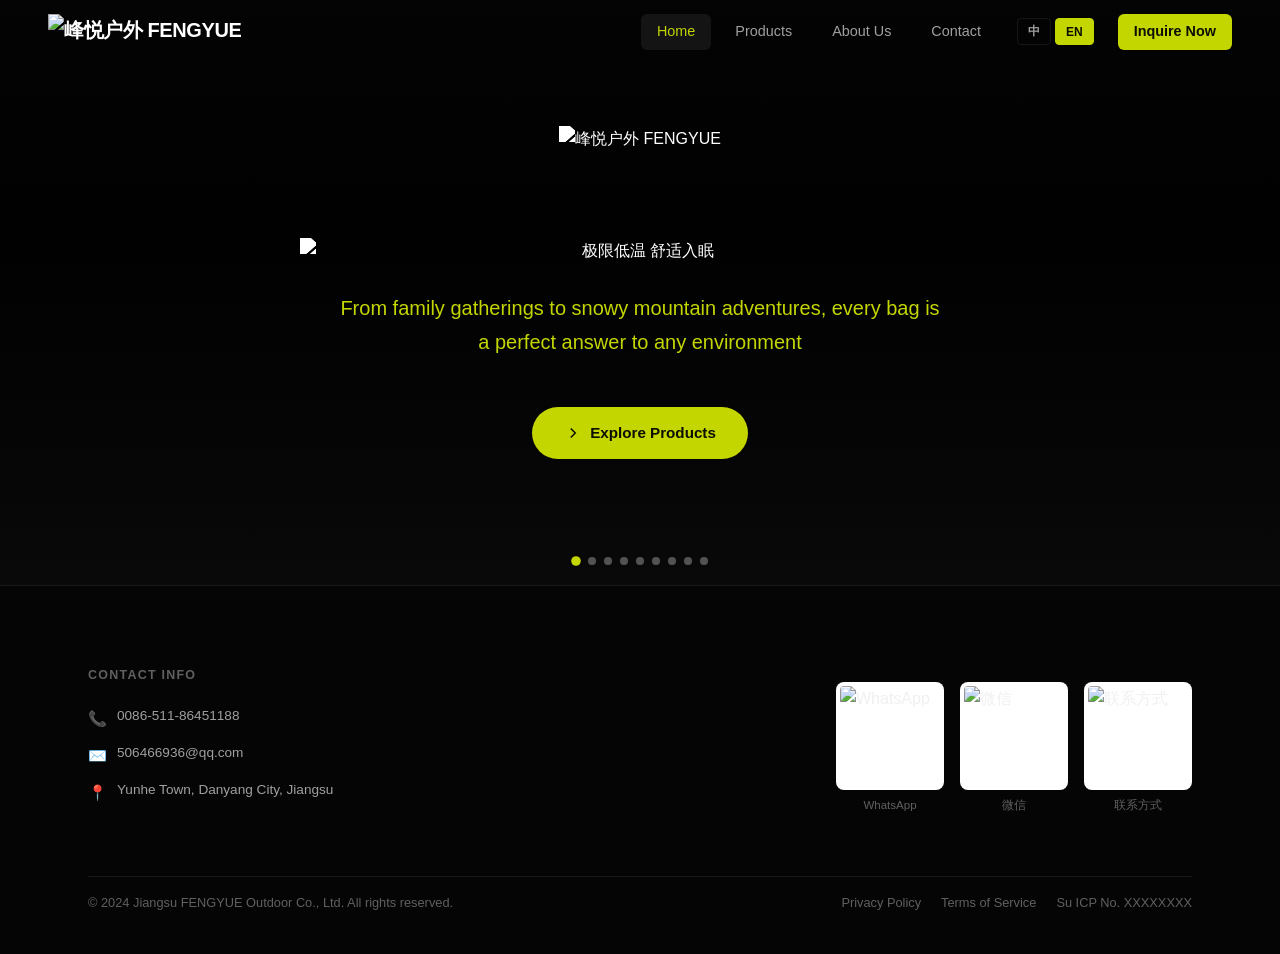
==== index.html @ eb73061a "feat: 初始化项目，提交当前所有文件" ====
<!DOCTYPE html>
<html lang="zh-CN" dir="ltr" data-title-key="page_title_index">
<head>
  <meta charset="UTF-8">
  <meta name="viewport" content="width=device-width, initial-scale=1.0">
  <title>峰悦户外 · 专业睡袋制造商</title>
  <link rel="stylesheet" href="style.css">
</head>
<body>

  <!-- ── 导航 ── -->
  <nav class="nav" id="nav">
    <a href="index.html" class="nav-logo">
      <img src="logo-small.png" alt="峰悦户外 FENGYUE" class="nav-logo-img">
    </a>
    <div class="nav-links">
      <a href="index.html" class="active" data-i18n="nav_home">首页</a>
      <a href="products.html" data-i18n="nav_products">产品中心</a>
      <a href="about.html" data-i18n="nav_about">关于我们</a>
      <a href="contact.html" data-i18n="nav_contact">联系我们</a>
      <div class="lang-switcher">
        <button class="lang-btn active" data-lang="zh" onclick="switchLang('zh')">中</button>
        <button class="lang-btn" data-lang="en" onclick="switchLang('en')">EN</button>
      </div>
      <a href="contact.html" class="nav-cta" data-i18n="nav_cta">立即咨询</a>
    </div>
    <div class="nav-toggle" id="navToggle">
      <span></span><span></span><span></span>
    </div>
  </nav>
  <div class="nav-mobile" id="navMobile">
    <a href="index.html" class="active" data-i18n="nav_home">首页</a>
    <a href="products.html" data-i18n="nav_products">产品中心</a>
    <a href="about.html" data-i18n="nav_about">关于我们</a>
    <a href="contact.html" data-i18n="nav_contact">联系我们</a>
    <div class="lang-switcher lang-switcher-mobile">
      <button class="lang-btn active" data-lang="zh" onclick="switchLang('zh')">中</button>
      <button class="lang-btn" data-lang="en" onclick="switchLang('en')">EN</button>
    </div>
  </div>

  <!-- ── 英雄区 ── -->
  <section class="hero">
    <div class="hero-slides" id="heroSlides">
      <div class="hero-slide active" style="background-image: url('slides/slide-01.png')"></div>
      <div class="hero-slide" style="background-image: url('slides/slide-02.png')"></div>
      <div class="hero-slide" style="background-image: url('slides/slide-03.png')"></div>
      <div class="hero-slide" style="background-image: url('slides/slide-04.png')"></div>
      <div class="hero-slide" style="background-image: url('slides/slide-05.png')"></div>
      <div class="hero-slide" style="background-image: url('slides/slide-06.png')"></div>
      <div class="hero-slide" style="background-image: url('slides/slide-07.png')"></div>
      <div class="hero-slide" style="background-image: url('slides/slide-08.png')"></div>
      <div class="hero-slide" style="background-image: url('slides/slide-09.png')"></div>
    </div>
    <div class="hero-overlay"></div>
    <div class="hero-content fade-in">
      <div class="hero-eyebrow">
        <img src="logo-small.png" alt="峰悦户外 FENGYUE" class="hero-logo-img">
      </div>
      <img src="slogan.png" alt="极限低温 舒适入眠" class="hero-slogan-img">
      <p class="hero-subtitle text-center hero-subtitle-green" data-i18n="hero_subtitle">
        从家庭聚会到雪山冒险，每一款睡袋都是对环境的完美诠释
      </p>
      <div class="hero-actions">
        <a href="products.html" class="btn btn-primary">
          <svg viewBox="0 0 24 24" fill="none" stroke="currentColor" stroke-width="2"><path d="M9 18l6-6-6-6"/></svg>
          <span data-i18n="hero_btn_explore">探索产品</span>
        </a>
      </div>
    </div>
    <div class="hero-dots" id="heroDots"></div>
  </section>

  <!-- ── 页脚 ── -->
  <footer class="footer">
    <div class="container">
      <!-- 页脚网格：联系方式 | 二维码 -->
      <div class="footer-grid">
        <div class="footer-col">
          <h4 data-i18n="footer_contact_h">联系方式</h4>
          <div class="footer-contact-item">
            <span class="ico">📞</span>
            <span>0086-511-86451188</span>
          </div>
          <div class="footer-contact-item">
            <span class="ico">✉️</span>
            <span>506466936@qq.com</span>
          </div>
          <div class="footer-contact-item">
            <span class="ico">📍</span>
            <span data-i18n="footer_address">江苏省丹阳市运河镇</span>
          </div>
        </div>
        <div class="footer-brand">
          <div class="footer-qr">
            <div class="footer-qr-item">
              <img src="contacts/whatsapp.png" alt="WhatsApp">
              <span>WhatsApp</span>
            </div>
            <div class="footer-qr-item">
              <img src="contacts/wechat.png" alt="微信">
              <span>微信</span>
            </div>
            <div class="footer-qr-item">
              <img src="contacts/contact.png" alt="联系方式">
              <span>联系方式</span>
            </div>
          </div>
        </div>
      </div>
      <!-- 全宽底栏：版权 + 隐私政策 -->
      <div class="footer-bottom">
        <p class="footer-copy" data-i18n="footer_copy">© 2024 江苏峰悦户外用品有限公司 版权所有</p>
        <div class="footer-legal">
          <a href="#" data-i18n="footer_privacy">隐私政策</a>
          <a href="#" data-i18n="footer_terms">服务条款</a>
          <a href="#" data-i18n="footer_icp">苏ICP备XXXXXXXX号</a>
        </div>
      </div>
    </div>
  </footer>

  <script src="i18n.js"></script>
  <script src="main.js"></script>
</body>
</html>
---- style.css ----
/* ============================================================
   峰悦户外 · 全站样式  —  小米汽车风格重构版
   ============================================================ */

/* ── 设计规范变量 ── */
:root {
  --primary:     #C3D600;   /* 荧光黄绿 · 品牌主色 */
  --primary-d:   #9AAA00;
  --primary-l:   #D9EA4D;
  --primary-glow:rgba(195,214,0,.35);
  --primary-on:  #0D0F00;   /* 主色背景上的文字 */

  --bg:          #0A0A0A;   /* 页面背景 · 极深黑 */
  --bg-card:     #111111;   /* 卡片背景 */
  --bg-card2:    #181818;   /* 卡片背景备用 */
  --bg-glass:    rgba(255,255,255,.04);   /* 毛玻璃底色 */
  --border:      rgba(255,255,255,.08);
  --border-hl:   rgba(195,214,0,.3);

  --text:        #F0F0F0;
  --text2:       #A0A0A0;
  --text3:       #606060;
  --white:       #FFFFFF;

  --nav-h:       64px;
  --radius:      12px;
  --radius-lg:   20px;
  --transition:  .35s cubic-bezier(.4,0,.2,1);
}

/* ── Reset ── */
*, *::before, *::after { box-sizing: border-box; margin: 0; padding: 0; }
html { scroll-behavior: smooth; font-size: 16px; }
body {
  font-family: -apple-system, 'PingFang SC', 'Helvetica Neue', Arial, sans-serif;
  background: var(--bg);
  color: var(--text);
  line-height: 1.6;
  overflow-x: hidden;
}
a { text-decoration: none; color: inherit; }
img { display: block; max-width: 100%; }
ul, ol { list-style: none; }

/* ── 滚动条 ── */
::-webkit-scrollbar { width: 4px; }
::-webkit-scrollbar-track { background: transparent; }
::-webkit-scrollbar-thumb { background: var(--primary); border-radius: 2px; }

/* ============================================================
   导航
   ============================================================ */
.nav {
  position: fixed;
  top: 0; left: 0; right: 0;
  z-index: 1000;
  height: var(--nav-h);
  display: flex;
  align-items: center;
  padding: 0 48px;
  transition: background var(--transition), box-shadow var(--transition), backdrop-filter var(--transition);
}
.nav.scrolled {
  background: rgba(10,10,10,.85);
  backdrop-filter: blur(20px) saturate(180%);
  -webkit-backdrop-filter: blur(20px) saturate(180%);
  box-shadow: 0 1px 0 var(--border);
}
.nav-logo {
  font-size: 1.25rem;
  font-weight: 700;
  letter-spacing: -.02em;
  color: var(--white);
  display: flex;
  align-items: center;
  gap: 10px;
}
.nav-logo span.accent { color: var(--primary); }
.nav-logo-img {
  height: 36px;
  width: auto;
  display: block;
  object-fit: contain;
}
.nav-logo .logo-mark {
  width: 34px; height: 34px;
  background: var(--primary);
  border-radius: 6px;
  display: flex; align-items: center; justify-content: center;
  font-size: .85rem;
  font-weight: 800;
  color: var(--primary-on);
  letter-spacing: 0;
  flex-shrink: 0;
}
/* 英雄区 eyebrow logo */
.hero-logo-img {
  height: 80px;
  width: auto;
  object-fit: contain;
  display: block;
  filter: brightness(0) invert(1);
}
/* 页脚 logo 图片 */
.footer-logo-img {
  height: 40px;
  width: auto;
  display: block;
  object-fit: contain;
  margin-bottom: 4px;
}
.nav-links {
  display: flex;
  align-items: center;
  gap: 8px;
  margin-left: auto;
}
.nav-links a {
  padding: 6px 16px;
  font-size: .9rem;
  color: var(--text2);
  border-radius: 6px;
  transition: color var(--transition), background var(--transition);
}
.nav-links a:hover, .nav-links a.active {
  color: var(--white);
  background: rgba(255,255,255,.07);
}
.nav-links a.active { color: var(--primary); }
.nav-cta {
  margin-left: 16px;
  padding: 8px 22px;
  background: var(--primary);
  color: var(--primary-on) !important;
  border-radius: 999px;
  font-weight: 600;
  font-size: .875rem;
  transition: background var(--transition), transform var(--transition), box-shadow var(--transition) !important;
}
.nav-cta:hover {
  background: var(--primary-l) !important;
  transform: translateY(-1px);
  box-shadow: 0 4px 20px var(--primary-glow) !important;
}

/* ── 语言切换 ── */
.lang-switcher {
  display: flex;
  gap: 4px;
  margin-left: 12px;
}
.lang-btn {
  padding: 4px 10px;
  border: 1px solid var(--border);
  background: transparent;
  color: var(--text2);
  font-size: .75rem;
  font-weight: 600;
  border-radius: 4px;
  cursor: pointer;
  transition: all var(--transition);
}
.lang-btn:hover {
  border-color: var(--primary);
  color: var(--primary);
}
.lang-btn.active {
  background: var(--primary);
  border-color: var(--primary);
  color: var(--primary-on);
}
.lang-switcher-mobile {
  margin: 12px 16px 0;
}

/* ── 汉堡 ── */
.nav-toggle {
  display: none;
  flex-direction: column;
  gap: 5px;
  cursor: pointer;
  margin-left: auto;
  padding: 4px;
}
.nav-toggle span {
  display: block;
  width: 24px; height: 2px;
  background: var(--text);
  border-radius: 2px;
  transition: var(--transition);
}
.nav-toggle.open span:nth-child(1) { transform: translateY(7px) rotate(45deg); }
.nav-toggle.open span:nth-child(2) { opacity: 0; }
.nav-toggle.open span:nth-child(3) { transform: translateY(-7px) rotate(-45deg); }

/* ── 移动端菜单 ── */
.nav-mobile {
  display: none;
  position: fixed;
  top: var(--nav-h); left: 0; right: 0;
  background: rgba(10,10,10,.95);
  backdrop-filter: blur(20px);
  -webkit-backdrop-filter: blur(20px);
  border-bottom: 1px solid var(--border);
  padding: 16px 24px 24px;
  z-index: 999;
}
.nav-mobile.open { display: block; }
.nav-mobile a {
  display: block;
  padding: 14px 16px;
  font-size: 1rem;
  color: var(--text2);
  border-radius: 8px;
  transition: var(--transition);
}
.nav-mobile a:hover, .nav-mobile a.active {
  color: var(--primary);
  background: rgba(195,214,0,.07);
}

/* ============================================================
   通用区块
   ============================================================ */
.section { padding: 120px 0; }
.section-sm { padding: 80px 0; }
.container { max-width: 1200px; margin: 0 auto; padding: 0 48px; }
.container-wide { max-width: 1400px; margin: 0 auto; padding: 0 48px; }

.section-label {
  display: inline-flex;
  align-items: center;
  gap: 8px;
  font-size: .75rem;
  font-weight: 600;
  letter-spacing: .12em;
  text-transform: uppercase;
  color: var(--primary);
  margin-bottom: 16px;
}
.section-label::before {
  content: '';
  display: block;
  width: 20px; height: 2px;
  background: var(--primary);
  border-radius: 1px;
}
.section-title {
  font-size: clamp(2rem, 4vw, 3.5rem);
  font-weight: 700;
  letter-spacing: -.03em;
  line-height: 1.15;
  color: var(--white);
}
.section-title .hl { color: var(--primary); }
.section-desc {
  font-size: 1.05rem;
  color: var(--text2);
  line-height: 1.8;
  max-width: 560px;
}
.text-center { text-align: center; }
.text-center .section-desc { margin: 0 auto; }
.text-center .section-label { margin-left: auto; margin-right: auto; }

/* ── 分隔线 ── */
.divider {
  width: 100%;
  height: 1px;
  background: linear-gradient(90deg, transparent, var(--border), transparent);
}

/* ============================================================
   按钮
   ============================================================ */
.btn {
  display: inline-flex;
  align-items: center;
  gap: 8px;
  padding: 14px 32px;
  border-radius: 999px;
  font-size: .95rem;
  font-weight: 600;
  cursor: pointer;
  transition: var(--transition);
  border: none;
  text-align: center;
  white-space: nowrap;
}
.btn-primary {
  background: var(--primary);
  color: var(--primary-on);
}
/* ── 探索产品按钮悬停呼吸动画 ── */
@keyframes btn-flash {
  0%, 100% {
    box-shadow: 0 8px 24px rgba(195,214,0,.15), 0 0 0 0 rgba(195,214,0,0);
    transform: translateY(-2px);
  }
  30%, 70% {
    box-shadow: 0 8px 48px rgba(195,214,0,.5), 0 0 32px 8px rgba(195,214,0,.2);
    transform: translateY(-4px) scale(1.02);
  }
}

.hero .btn-primary {
  animation: btn-flash 2.4s cubic-bezier(0.4, 0, 0.6, 1) infinite;
}

.hero .btn-primary:hover {
  animation: btn-flash 2.4s cubic-bezier(0.4, 0, 0.6, 1) infinite;
  animation-play-state: paused;
  box-shadow: 0 8px 40px rgba(195,214,0,.45), 0 0 24px 8px rgba(195,214,0,.25);
  transform: translateY(-2px);
}

.btn-primary:hover {
  background: var(--primary-l);
  transform: translateY(-2px);
  box-shadow: 0 8px 32px var(--primary-glow);
}
.btn-outline {
  background: transparent;
  color: var(--white);
  border: 1px solid rgba(255,255,255,.25);
}
.btn-outline:hover {
  background: rgba(255,255,255,.07);
  border-color: rgba(255,255,255,.5);
  transform: translateY(-2px);
}
.btn-ghost {
  background: transparent;
  color: var(--text2);
  padding: 10px 20px;
  font-size: .875rem;
}
.btn-ghost:hover { color: var(--white); }
.btn svg { width: 18px; height: 18px; flex-shrink: 0; }

/* ============================================================
   英雄区 · 首页
   ============================================================ */
.hero {
  min-height: calc(85vh - 180px);
  display: flex;
  align-items: center;
  justify-content: center;
  position: relative;
  overflow: hidden;
  background: #000;
}

/* 轮播 */
.hero-slides {
  position: absolute;
  top:0; left:0; right:0; bottom:0;
  z-index: 0;
}
.hero-slide {
  position: absolute;
  top:0; left:0; right:0; bottom:0;
  background-size: cover;
  background-position: center;
  background-repeat: no-repeat;
  opacity: 0;
  transition: opacity 1.5s ease-in-out;
}
.hero-slide.active {
  opacity: 1;
}
.hero-overlay {
  position: absolute;
  top:0; left:0; right:0; bottom:0;
  z-index: 1;
  background:
    linear-gradient(to bottom,
      rgba(10,10,10,.35) 0%,
      rgba(10,10,10,.1)  40%,
      rgba(10,10,10,.55) 80%,
      rgba(10,10,10,.95) 100%);
}
.hero-dots {
  position: absolute;
  bottom: 20px;
  left: 50%;
  transform: translateX(-50%);
  z-index: 10;
  display: flex;
  gap: 8px;
}
.hero-dot {
  width: 8px;
  height: 8px;
  border-radius: 50%;
  background: rgba(255,255,255,.3);
  cursor: pointer;
  transition: all .3s;
}
.hero-dot.active {
  background: var(--primary);
  transform: scale(1.2);
}

.hero-content {
  position: relative;
  z-index: 5;
  text-align: center;
  max-width: 900px;
  padding: 0 24px;
}
.hero-eyebrow {
  display: inline-flex;
  align-items: center;
  background: transparent;
  border: none;
  padding: 0;
  margin-bottom: 32px;
}
.hero-eyebrow span.dot {
  width: 6px; height: 6px;
  background: var(--primary);
  border-radius: 50%;
  animation: pulse 2s infinite;
}
@keyframes pulse {
  0%,100% { opacity: 1; transform: scale(1); }
  50%      { opacity: .5; transform: scale(.7); }
}
.hero-title {
  font-size: clamp(3rem, 8vw, 7rem);
  font-weight: 800;
  letter-spacing: -.04em;
  line-height: 1.05;
  color: var(--white);
  margin-bottom: 24px;
}
.hero-title .line2 {
  display: block;
  background: linear-gradient(135deg, var(--primary), var(--primary-l));
  -webkit-background-clip: text;
  -webkit-text-fill-color: transparent;
  background-clip: text;
}
/* slogan 图片替换标题 */
.hero-slogan-img {
  display: block;
  width: min(680px, 90vw);
  height: auto;
  margin: 0 auto 28px;
  filter: brightness(0) invert(1);
}
.hero-subtitle {
  font-size: clamp(1rem, 2vw, 1.25rem);
  color: var(--text2);
  line-height: 1.7;
  max-width: 600px;
  margin: 0 auto 48px;
}
.hero-subtitle-green { color: var(--primary); }
.hero-actions {
  display: flex;
  align-items: center;
  justify-content: center;
  gap: 16px;
  flex-wrap: wrap;
}

/* ── 统计数字横幅 ── */
.hero-stats {
  position: absolute;
  bottom: 0; left: 0; right: 0;
  border-top: 1px solid var(--border);
  background: rgba(10,10,10,.7);
  backdrop-filter: blur(12px);
  -webkit-backdrop-filter: blur(12px);
  display: grid;
  grid-template-columns: repeat(4, 1fr);
  z-index: 3;
}
.hero-stat {
  padding: 28px;
  text-align: center;
  border-right: 1px solid var(--border);
  transition: background var(--transition);
}
.hero-stat:last-child { border-right: none; }
.hero-stat:hover { background: rgba(195,214,0,.04); }
.hero-stat .num {
  font-size: 2.25rem;
  font-weight: 800;
  letter-spacing: -.04em;
  color: var(--white);
  line-height: 1;
}
.hero-stat .num .unit {
  font-size: 1.1rem;
  font-weight: 600;
  color: var(--primary);
  vertical-align: super;
}
.hero-stat .label {
  font-size: .8rem;
  color: var(--text3);
  margin-top: 6px;
  letter-spacing: .04em;
}

/* ============================================================
   优势特性区
   ============================================================ */
.features-grid {
  display: grid;
  grid-template-columns: repeat(4, 1fr);
  gap: 1px;
  background: var(--border);
  border: 1px solid var(--border);
  border-radius: var(--radius-lg);
  overflow: hidden;
  margin-top: 64px;
}
.feature-item {
  background: var(--bg-card);
  padding: 40px 32px;
  transition: background var(--transition);
  position: relative;
  overflow: hidden;
}
.feature-item::after {
  content: '';
  position: absolute;
  bottom: 0; left: 0; right: 0;
  height: 3px;
  background: linear-gradient(90deg, var(--primary), var(--primary-l));
  transform: scaleX(0);
  transform-origin: left;
  transition: transform .4s cubic-bezier(.4,0,.2,1);
}
.feature-item:hover { background: var(--bg-card2); }
.feature-item:hover::after { transform: scaleX(1); }
.feature-icon {
  width: 48px; height: 48px;
  background: rgba(195,214,0,.12);
  border-radius: 12px;
  display: flex; align-items: center; justify-content: center;
  margin-bottom: 24px;
  font-size: 1.4rem;
  transition: var(--transition);
}
.feature-item:hover .feature-icon {
  background: rgba(195,214,0,.2);
  box-shadow: 0 0 20px var(--primary-glow);
}
.feature-title {
  font-size: 1.05rem;
  font-weight: 700;
  color: var(--white);
  margin-bottom: 10px;
}
.feature-desc {
  font-size: .875rem;
  color: var(--text2);
  line-height: 1.7;
}

/* ============================================================
   产品展示区（首页预览）
   ============================================================ */
.products-preview-grid {
  display: grid;
  grid-template-columns: repeat(3, 1fr);
  gap: 20px;
  margin-top: 64px;
}
.product-card-preview {
  background: var(--bg-card);
  border-radius: var(--radius-lg);
  overflow: hidden;
  border: 1px solid var(--border);
  transition: transform var(--transition), border-color var(--transition), box-shadow var(--transition);
  cursor: pointer;
}
.product-card-preview:hover {
  transform: translateY(-6px);
  border-color: var(--border-hl);
  box-shadow: 0 20px 60px rgba(0,0,0,.5), 0 0 0 1px var(--border-hl);
}
.product-card-img {
  aspect-ratio: 4/3;
  display: flex;
  align-items: center;
  justify-content: center;
  font-size: 4rem;
  position: relative;
  overflow: hidden;
}
.product-card-img::after {
  content: '';
  position: absolute;
  top:0; left:0; right:0; bottom:0;
  background: linear-gradient(to bottom, transparent 50%, rgba(0,0,0,.6));
}
.product-card-body {
  padding: 24px;
}
.product-tag {
  display: inline-block;
  padding: 3px 10px;
  background: rgba(195,214,0,.12);
  border: 1px solid rgba(195,214,0,.25);
  color: var(--primary);
  font-size: .72rem;
  font-weight: 600;
  letter-spacing: .06em;
  text-transform: uppercase;
  border-radius: 4px;
  margin-bottom: 10px;
}
.product-card-name {
  font-size: 1.1rem;
  font-weight: 700;
  color: var(--white);
  margin-bottom: 6px;
}
.product-card-desc {
  font-size: .85rem;
  color: var(--text2);
  margin-bottom: 16px;
  line-height: 1.6;
}
.product-card-foot {
  display: flex;
  align-items: center;
  justify-content: space-between;
  padding-top: 16px;
  border-top: 1px solid var(--border);
}
.product-price {
  font-size: .85rem;
  color: var(--text2);
}
.product-price strong {
  font-size: 1.15rem;
  font-weight: 700;
  color: var(--primary);
  margin-right: 2px;
}
.product-link {
  font-size: .8rem;
  color: var(--primary);
  display: flex;
  align-items: center;
  gap: 4px;
  transition: gap var(--transition);
}
.product-link:hover { gap: 8px; }

/* ============================================================
   数字统计横幅
   ============================================================ */
.stats-band {
  background: var(--bg-card);
  border-top: 1px solid var(--border);
  border-bottom: 1px solid var(--border);
}
.stats-inner {
  display: grid;
  grid-template-columns: repeat(4, 1fr);
  gap: 0;
}
.stat-item {
  padding: 60px 40px;
  text-align: center;
  border-right: 1px solid var(--border);
  position: relative;
  overflow: hidden;
}
.stat-item::before {
  content: '';
  position: absolute;
  top: 0; left: 0; right: 0;
  height: 3px;
  background: linear-gradient(90deg, transparent, var(--primary), transparent);
  opacity: 0;
  transition: opacity .4s;
}
.stat-item:hover::before { opacity: 1; }
.stat-item:last-child { border-right: none; }
.stat-num {
  font-size: 3.5rem;
  font-weight: 800;
  letter-spacing: -.05em;
  color: var(--white);
  line-height: 1;
  margin-bottom: 12px;
}
.stat-num .suf {
  font-size: 1.8rem;
  color: var(--primary);
  font-weight: 700;
}
.stat-label {
  font-size: .9rem;
  color: var(--text2);
}

/* ============================================================
   评价区
   ============================================================ */
.reviews-grid {
  display: grid;
  grid-template-columns: repeat(3, 1fr);
  gap: 20px;
  margin-top: 64px;
}
.review-card {
  background: var(--bg-card);
  border: 1px solid var(--border);
  border-radius: var(--radius-lg);
  padding: 32px;
  transition: border-color var(--transition), transform var(--transition);
}
.review-card:hover {
  border-color: var(--border-hl);
  transform: translateY(-4px);
}
.review-stars {
  display: flex;
  gap: 3px;
  margin-bottom: 16px;
  color: var(--primary);
  font-size: 1rem;
}
.review-text {
  font-size: .9rem;
  color: var(--text2);
  line-height: 1.8;
  margin-bottom: 20px;
}
.review-author {
  display: flex;
  align-items: center;
  gap: 12px;
}
.review-avatar {
  width: 40px; height: 40px;
  border-radius: 50%;
  background: linear-gradient(135deg, var(--primary), var(--primary-d));
  display: flex; align-items: center; justify-content: center;
  font-weight: 700;
  font-size: .95rem;
  color: var(--primary-on);
  flex-shrink: 0;
}
.review-name { font-size: .9rem; font-weight: 600; color: var(--white); }
.review-meta { font-size: .78rem; color: var(--text3); }

/* ============================================================
   CTA 区
   ============================================================ */
.cta-section {
  background: linear-gradient(135deg, #0D0F00 0%, #161A00 50%, #0A0A0A 100%);
  border-top: 1px solid var(--border-hl);
  border-bottom: 1px solid var(--border);
  position: relative;
  overflow: hidden;
}
.cta-section::before {
  content: '';
  position: absolute;
  top: -50%; left: 50%;
  transform: translateX(-50%);
  width: 800px; height: 400px;
  background: radial-gradient(ellipse, rgba(195,214,0,.12) 0%, transparent 70%);
}
.cta-inner {
  position: relative;
  z-index: 2;
  display: flex;
  align-items: center;
  justify-content: space-between;
  gap: 40px;
  flex-wrap: wrap;
}
.cta-title {
  font-size: clamp(1.8rem, 3.5vw, 2.8rem);
  font-weight: 800;
  letter-spacing: -.03em;
  line-height: 1.2;
  color: var(--white);
}
.cta-title .hl { color: var(--primary); }
.cta-desc { font-size: .95rem; color: var(--text2); margin-top: 12px; max-width: 400px; }
.cta-actions { display: flex; gap: 12px; flex-wrap: wrap; }

/* ============================================================
   页脚
   ============================================================ */
.footer {
  background: #050505;
  border-top: 1px solid var(--border);
  padding: 80px 0 40px;
}
/* ── 页脚网格：第1列（Logo+二维码）永不压缩 ── */
.footer-grid {
  display: grid;
  grid-template-columns: minmax(380px, auto) 1fr;
  gap: 40px;
  margin-bottom: 60px;
}
/* 英文状态：页脚居中 */
[lang="en"] .footer-grid {
  margin: 0 auto 60px;
  max-width: 1200px;
}
/* 二维码图片永远正方形 */
.footer-qr-item img {
  width: 108px;
  height: 108px;
  border-radius: 8px;
  object-fit: cover;
  background: #fff;
  padding: 4px;
  aspect-ratio: 1 / 1;
  flex-shrink: 0;
}
.footer-brand .brand-logo {
  display: flex;
  align-items: center;
  gap: 10px;
  font-size: 1.15rem;
  font-weight: 700;
  color: var(--white);
  margin-bottom: 16px;
}
.footer-brand .brand-logo .logo-mark {
  width: 30px; height: 30px;
  background: var(--primary);
  border-radius: 5px;
  display: flex; align-items: center; justify-content: center;
  font-size: .78rem;
  font-weight: 800;
  color: var(--primary-on);
}
.footer-brand .brand-logo span.accent { color: var(--primary); }
.footer-brand {
  display: flex;
  flex-direction: column;
  align-items: flex-end;
  gap: 20px;
}
.footer-tagline {
  font-size: .875rem;
  color: var(--text3);
  line-height: 1.7;
  margin-bottom: 24px;
}
.footer-qr {
  display: flex;
  gap: 16px;
  margin-top: 16px;
}
.footer-qr-item {
  display: flex;
  flex-direction: column;
  align-items: center;
  gap: 6px;
}
.footer-qr-item span {
  font-size: .72rem;
  color: var(--text3);
  white-space: nowrap;
}
.footer-social { display: flex; gap: 12px; }
.social-icon {
  width: 36px; height: 36px;
  background: var(--bg-glass);
  border: 1px solid var(--border);
  border-radius: 8px;
  display: flex; align-items: center; justify-content: center;
  font-size: .9rem;
  transition: var(--transition);
}
.social-icon:hover {
  background: rgba(195,214,0,.1);
  border-color: var(--border-hl);
}
.footer-col h4 {
  font-size: .78rem;
  font-weight: 600;
  letter-spacing: .1em;
  text-transform: uppercase;
  color: var(--text3);
  margin-bottom: 20px;
}
.footer-col ul { display: flex; flex-direction: column; gap: 10px; }
.footer-col ul li a {
  font-size: .875rem;
  color: var(--text2);
  transition: color var(--transition);
}
.footer-col ul li a:hover { color: var(--primary); }

/* ── 页脚产品系列：4列Grid表格布局（竖排：先列后行）── */
.footer-series-wrap {
  display: grid;
  grid-template-columns: repeat(4, 1fr);
  grid-template-rows: repeat(4, auto);
  grid-auto-flow: column;
  gap: 8px 24px;
}
.footer-series-wrap a {
  font-size: .82rem;
  color: var(--text2);
  transition: color var(--transition);
  white-space: nowrap;
  line-height: 1.8;
}
.footer-series-wrap a:hover { color: var(--primary); }
.footer-contact-item {
  display: flex;
  align-items: flex-start;
  gap: 10px;
  margin-bottom: 12px;
}
.footer-contact-item .ico { font-size: .95rem; margin-top: 2px; flex-shrink: 0; }
.footer-contact-item span { font-size: .85rem; color: var(--text2); line-height: 1.5; }
.footer-copy { font-size: .8rem; color: var(--text3); }
.footer-legal { display: flex; gap: 20px; }
.footer-bottom {
  border-top: 1px solid var(--border);
  padding-top: 16px;
  display: flex;
  justify-content: space-between;
  align-items: center;
  flex-wrap: wrap;
  gap: 12px;
}
.footer-copy { font-size: .8rem; color: var(--text3); }
.footer-legal a { font-size: .8rem; color: var(--text3); transition: color var(--transition); }
.footer-legal a:hover { color: var(--text2); }

/* ============================================================
   关于页 · 英雄区
   ============================================================ */
.page-hero {
  min-height: 55vh;
  display: flex;
  align-items: flex-end;
  padding-bottom: 80px;
  position: relative;
  overflow: hidden;
  background: #000;
}

/* ── 产品页背景图切换核心样式 ──

   方案：双层叠加
   - ::before = 始终可见，承载当前背景图（包含渐变遮罩）
   - ::after  = 淡入层，切换时 opacity 从 0→1（0.8s 缓动）
   
   切换流程（由 JS 控制）：
   1. 添加 hero-fading-out 类 → 旧 ::before 渐隐
   2. 650ms 后移除旧类、添加新类 → 新 ::before 渐显
*/

.page-hero::before {
  content: '';
  position: absolute;
  top:0; left:0; right:0; bottom:0;
  z-index: 0;
  background: #000;
  transition: opacity .6s ease;
}

/* ── 默认状态：无背景图，只有网格纹理 ── */
.page-hero:not(.has-bg):not([class*="hero-bg-"])::before {
  background-image:
    linear-gradient(rgba(195,214,0,.03) 1px, transparent 1px),
    linear-gradient(90deg, rgba(195,214,0,.03) 1px, transparent 1px),
    radial-gradient(circle at 80% 80%, rgba(195,214,0,.06) 0%, transparent 50%);
  background-size: 50px 50px, 50px 50px, 100% 100%;
}

/* ── 全部产品背景 ── */
.page-hero.has-bg::before {
  background: url('slides/slide-hero-all.jpg') center center / cover no-repeat;
}

/* ── 各系列背景 ── */
.page-hero.hero-bg-envelope::before   { background: url('series-imgs/信封.png') center center / cover no-repeat; }
.page-hero.hero-bg-hood::before       { background: url('series-imgs/戴帽.png') center center / cover no-repeat; }
.page-hero.hero-bg-mummy::before      { background: url('series-imgs/妈咪.png') center center / cover no-repeat; }
.page-hero.hero-bg-lightweight::before { background: url('series-imgs/轻盈.png') center center / cover no-repeat; }
.page-hero.hero-bg-military::before   { background: url('series-imgs/行军.png') center center / cover no-repeat; }
.page-hero.hero-bg-twoperson::before  { background: url('series-imgs/双人.png') center center / cover no-repeat; }
.page-hero.hero-bg-down::before       { background: url('series-imgs/羽绒.png') center center / cover no-repeat; }
.page-hero.hero-bg-kids::before       { background: url('series-imgs/儿童.png') center center / cover no-repeat; }
.page-hero.hero-bg-special::before    { background: url('series-imgs/特殊.png') center center / cover no-repeat; }

/* ── 渐变遮罩层（::after）始终在最上层 ── */
.page-hero::after {
  content: '';
  position: absolute;
  top:0; left:0; right:0; bottom:0;
  z-index: 1;
  background: linear-gradient(to bottom,
    rgba(0,0,0,.35) 0%,
    rgba(0,0,0,.1)  40%,
    rgba(0,0,0,.55) 80%,
    rgba(0,0,0,.85) 100%);
  pointer-events: none;
}

/* ── 切换时旧图渐隐 ── */
.page-hero.hero-fading-out::before {
  opacity: 0;
}

/* ── 内容层 ── */
.page-hero-content {
  position: relative;
  z-index: 2;
  padding-top: calc(var(--nav-h) + 60px);
}
.page-hero-eyebrow {
  font-size: .75rem;
  font-weight: 600;
  letter-spacing: .14em;
  text-transform: uppercase;
  color: var(--primary);
  margin-bottom: 16px;
  display: flex;
  align-items: center;
  gap: 10px;
}
.page-hero-eyebrow::before {
  content: '';
  display: block;
  width: 32px; height: 2px;
  background: var(--primary);
  border-radius: 1px;
}
.page-hero-title {
  font-size: clamp(2.5rem, 6vw, 5rem);
  font-weight: 800;
  letter-spacing: -.04em;
  line-height: 1.1;
  color: var(--white);
  margin-bottom: 24px;
}
/* "都是极致对生活的致敬" 绿色细体 */
.page-hero-title .hl { 
  color: var(--primary); 
  font-weight: 300; 
}
.page-hero-desc {
  font-size: 1.1rem;
  color: var(--text2);
  max-width: 100%;
  line-height: 1.75;
}

/* ============================================================
   关于页 · 时间轴
   ============================================================ */
.timeline {
  position: relative;
  margin-top: 80px;
}
.timeline::before {
  content: '';
  position: absolute;
  left: 50%;
  top: 0; bottom: 0;
  width: 1px;
  background: linear-gradient(180deg, transparent, var(--border) 10%, var(--border) 90%, transparent);
  transform: translateX(-50%);
}
.timeline-item {
  display: grid;
  grid-template-columns: 1fr 60px 1fr;
  align-items: start;
  margin-bottom: 60px;
  position: relative;
}
.timeline-item:nth-child(odd) .timeline-content { grid-column: 1; text-align: right; padding-right: 48px; }
.timeline-item:nth-child(odd) .timeline-dot    { grid-column: 2; }
.timeline-item:nth-child(even) .timeline-content { grid-column: 3; padding-left: 48px; }
.timeline-item:nth-child(even) .timeline-dot   { grid-column: 2; }
.timeline-dot {
  grid-row: 1;
  display: flex;
  align-items: center;
  justify-content: center;
}
.timeline-dot::before {
  content: '';
  width: 12px; height: 12px;
  background: var(--primary);
  border-radius: 50%;
  box-shadow: 0 0 0 4px rgba(195,214,0,.2);
}
.timeline-content { grid-row: 1; }
.timeline-year {
  font-size: .8rem;
  font-weight: 700;
  letter-spacing: .1em;
  color: var(--primary);
  margin-bottom: 8px;
}
.timeline-title {
  font-size: 1.15rem;
  font-weight: 700;
  color: var(--white);
  margin-bottom: 12px;
}
.timeline-desc {
  font-size: .9rem;
  color: var(--text2);
  line-height: 1.7;
}

/* ── 资质认证卡片 ── */
.certs-grid {
  display: grid;
  grid-template-columns: repeat(3, 1fr);
  gap: 20px;
  margin-top: 60px;
}
.cert-card {
  background: var(--bg-card);
  border: 1px solid var(--border);
  border-radius: var(--radius-lg);
  padding: 32px;
  transition: border-color var(--transition), transform var(--transition);
}
.cert-card:hover {
  border-color: var(--border-hl);
  transform: translateY(-4px);
}
.cert-icon {
  width: 56px; height: 56px;
  background: rgba(195,214,0,.1);
  border-radius: 12px;
  display: flex; align-items: center; justify-content: center;
  font-size: 1.5rem;
  margin-bottom: 20px;
}
.cert-title {
  font-size: 1rem;
  font-weight: 700;
  color: var(--white);
  margin-bottom: 10px;
}
.cert-desc {
  font-size: .85rem;
  color: var(--text2);
  line-height: 1.7;
}

/* ── 关于页 CTA ── */
.about-cta {
  background: linear-gradient(135deg, #0D0F00 0%, #161A00 50%, #0A0A0A 100%);
  border-radius: var(--radius-lg);
  border: 1px solid var(--border-hl);
  padding: 80px 60px;
  display: flex;
  align-items: center;
  justify-content: space-between;
  gap: 40px;
  margin-top: 80px;
}
.about-cta-title {
  font-size: clamp(1.8rem, 3vw, 2.5rem);
  font-weight: 800;
  letter-spacing: -.03em;
  color: var(--white);
  margin-bottom: 12px;
}
.about-cta-title .hl { color: var(--primary); }
.about-cta-desc {
  font-size: 1rem;
  color: var(--text2);
  max-width: 500px;
}

/* ============================================================
   产品页 · 产品网格
   ============================================================ */
.filter-bar {
  display: flex;
  flex-wrap: wrap;
  gap: 8px;
  margin-bottom: 48px;
}
.filter-btn {
  padding: 8px 20px;
  border: 1px solid var(--border);
  background: transparent;
  color: var(--text2);
  font-size: .85rem;
  font-weight: 500;
  border-radius: 999px;
  cursor: pointer;
  transition: all var(--transition);
}
.filter-btn:hover {
  border-color: var(--primary);
  color: var(--primary);
}
.filter-btn.active {
  background: var(--primary);
  border-color: var(--primary);
  color: var(--primary-on);
}

.products-grid {
  display: grid;
  grid-template-columns: repeat(4, 1fr);
  gap: 24px;
}

.product-card {
  background: var(--bg-card);
  border: 1px solid var(--border);
  border-radius: var(--radius-lg);
  overflow: hidden;
  transition: transform var(--transition), border-color var(--transition), box-shadow var(--transition), opacity .5s ease;
}
.product-card:hover {
  transform: translateY(-6px);
  border-color: var(--border-hl);
  box-shadow: 0 20px 60px rgba(0,0,0,.4), 0 0 0 1px var(--border-hl);
}
.product-card[style*="display: none"] {
  opacity: 0;
  transform: scale(.95);
}
.product-card.visible {
  opacity: 1;
  transform: scale(1);
}
.product-img {
  aspect-ratio: 4/3;
  display: flex;
  align-items: center;
  justify-content: center;
  font-size: 3rem;
}
.product-body { padding: 24px; }
.product-series {
  font-size: .72rem;
  font-weight: 600;
  letter-spacing: .08em;
  text-transform: uppercase;
  color: var(--primary);
  margin-bottom: 8px;
}
.product-name {
  font-size: 1rem;
  font-weight: 700;
  color: var(--white);
  margin-bottom: 8px;
}
.product-desc-text {
  font-size: .82rem;
  color: var(--text2);
  line-height: 1.6;
  margin-bottom: 16px;
}
.product-specs {
  display: flex;
  gap: 12px;
  padding: 12px 0;
  border-top: 1px solid var(--border);
  border-bottom: 1px solid var(--border);
  margin-bottom: 16px;
}
.product-spec-item {
  font-size: .72rem;
  color: var(--text3);
  display: flex;
  flex-direction: column;
  gap: 2px;
}
.product-spec-item strong {
  font-size: .9rem;
  font-weight: 700;
  color: var(--text);
}
.product-foot {
  display: flex;
  align-items: center;
  justify-content: space-between;
}
.product-price {
  font-size: .8rem;
  color: var(--text2);
}
.product-price strong {
  font-size: 1.1rem;
  font-weight: 700;
  color: var(--primary);
  margin-right: 2px;
}
.product-link {
  font-size: .78rem;
  color: var(--primary);
  display: flex;
  align-items: center;
  gap: 4px;
  transition: gap var(--transition);
}
.product-link:hover { gap: 8px; }

/* ── 淡入动画 ── */
.fade-in {
  opacity: 0;
  transform: translateY(20px);
  transition: opacity .6s ease, transform .6s ease;
}
.fade-in.visible {
  opacity: 1;
  transform: translateY(0);
}
.fade-in-delay-1 { transition-delay: .1s; }
.fade-in-delay-2 { transition-delay: .2s; }
.fade-in-delay-3 { transition-delay: .3s; }

/* ============================================================
   OEM/ODM 服务区
   ============================================================ */
.oem-section {
  background: var(--bg-card);
  border-top: 1px solid var(--border);
  border-bottom: 1px solid var(--border);
}
.oem-inner {
  display: grid;
  grid-template-columns: 1fr 1fr;
  gap: 60px;
  align-items: center;
}
.oem-label {
  font-size: .75rem;
  font-weight: 600;
  letter-spacing: .12em;
  text-transform: uppercase;
  color: var(--primary);
  margin-bottom: 16px;
}
.oem-title {
  font-size: clamp(1.8rem, 3vw, 2.5rem);
  font-weight: 800;
  letter-spacing: -.03em;
  line-height: 1.15;
  color: var(--white);
  margin-bottom: 20px;
}
.oem-title .hl { color: var(--primary); }
.oem-desc {
  font-size: .95rem;
  color: var(--text2);
  line-height: 1.8;
  margin-bottom: 32px;
}
.oem-features {
  display: flex;
  flex-direction: column;
  gap: 20px;
  margin-bottom: 32px;
}
.oem-feat {
  display: flex;
  align-items: flex-start;
  gap: 16px;
}
.oem-feat-icon {
  width: 44px; height: 44px;
  background: rgba(195,214,0,.1);
  border-radius: 10px;
  display: flex; align-items: center; justify-content: center;
  font-size: 1.2rem;
  flex-shrink: 0;
}
.oem-feat-text h4 {
  font-size: .95rem;
  font-weight: 700;
  color: var(--white);
  margin-bottom: 4px;
}
.oem-feat-text p {
  font-size: .82rem;
  color: var(--text2);
  line-height: 1.6;
}
.oem-visual {
  display: grid;
  grid-template-columns: 1fr 1fr;
  gap: 16px;
}
.oem-stat-card {
  background: var(--bg);
  border: 1px solid var(--border);
  border-radius: var(--radius);
  padding: 28px 24px;
  text-align: center;
  transition: border-color var(--transition);
}
.oem-stat-card:hover { border-color: var(--border-hl); }
.oem-stat-num {
  font-size: 2rem;
  font-weight: 800;
  letter-spacing: -.04em;
  color: var(--primary);
  margin-bottom: 8px;
}
.oem-stat-label {
  font-size: .78rem;
  color: var(--text3);
}

/* ============================================================
   联系页
   ============================================================ */
.contact-grid {
  display: grid;
  grid-template-columns: 1fr 1.2fr;
  gap: 60px;
  margin-top: 60px;
}
.contact-info-card {
  background: var(--bg-card);
  border: 1px solid var(--border);
  border-radius: var(--radius-lg);
  padding: 40px;
}
.contact-info-item {
  display: flex;
  align-items: flex-start;
  gap: 16px;
  padding: 20px 0;
  border-bottom: 1px solid var(--border);
}
.contact-info-item:last-child { border-bottom: none; }
.contact-info-icon {
  width: 44px; height: 44px;
  background: rgba(195,214,0,.1);
  border-radius: 10px;
  display: flex; align-items: center; justify-content: center;
  font-size: 1.2rem;
  flex-shrink: 0;
}
.contact-info-label {
  font-size: .75rem;
  font-weight: 600;
  letter-spacing: .08em;
  text-transform: uppercase;
  color: var(--text3);
  margin-bottom: 4px;
}
.contact-info-value {
  font-size: .95rem;
  color: var(--white);
  line-height: 1.5;
}
.contact-info-sub {
  font-size: .78rem;
  color: var(--text3);
  margin-top: 2px;
}

.contact-form-card {
  background: var(--bg-card);
  border: 1px solid var(--border);
  border-radius: var(--radius-lg);
  padding: 40px;
}
.contact-form-title {
  font-size: 1.25rem;
  font-weight: 700;
  color: var(--white);
  margin-bottom: 8px;
}
.contact-form-subtitle {
  font-size: .9rem;
  color: var(--text2);
  margin-bottom: 32px;
}
.form-group {
  margin-bottom: 20px;
}
.form-label {
  display: block;
  font-size: .8rem;
  font-weight: 600;
  color: var(--text2);
  margin-bottom: 8px;
}
.form-input,
.form-select,
.form-textarea {
  width: 100%;
  padding: 12px 16px;
  background: var(--bg);
  border: 1px solid var(--border);
  border-radius: 8px;
  color: var(--text);
  font-size: .9rem;
  font-family: inherit;
  transition: border-color var(--transition);
}
.form-input:focus,
.form-select:focus,
.form-textarea:focus {
  outline: none;
  border-color: var(--primary);
}
.form-textarea {
  resize: vertical;
  min-height: 120px;
}
.form-submit {
  width: 100%;
  margin-top: 8px;
}
.form-success {
  display: none;
  text-align: center;
  padding: 40px;
}
.form-success.show { display: block; }
.form-success-icon {
  font-size: 4rem;
  margin-bottom: 16px;
}
.form-success h3 {
  font-size: 1.25rem;
  font-weight: 700;
  color: var(--white);
  margin-bottom: 8px;
}
.form-success p {
  font-size: .9rem;
  color: var(--text2);
}

/* ── FAQ ── */
.faq-list {
  margin-top: 60px;
}
.faq-item {
  border-bottom: 1px solid var(--border);
}
.faq-question {
  display: flex;
  align-items: center;
  justify-content: space-between;
  padding: 24px 0;
  font-size: 1rem;
  font-weight: 600;
  color: var(--white);
  cursor: pointer;
  transition: color var(--transition);
}
.faq-question:hover { color: var(--primary); }
.faq-question::after {
  content: '+';
  font-size: 1.5rem;
  font-weight: 300;
  color: var(--primary);
  transition: transform .3s;
}
.faq-item.open .faq-question::after { transform: rotate(45deg); }
.faq-answer {
  max-height: 0;
  overflow: hidden;
  transition: max-height .3s ease, padding .3s ease;
}
.faq-item.open .faq-answer {
  max-height: 200px;
  padding-bottom: 24px;
}
.faq-answer p {
  font-size: .9rem;
  color: var(--text2);
  line-height: 1.8;
}

/* ============================================================
   响应式
   ============================================================ */
@media (max-width: 1024px) {
  .container { padding: 0 32px; }
  .features-grid { grid-template-columns: repeat(2, 1fr); }
  .products-grid { grid-template-columns: repeat(3, 1fr); }
  .reviews-grid { grid-template-columns: repeat(2, 1fr); }
  .footer-grid { grid-template-columns: 1fr; }
  .footer-brand { align-items: flex-start; }
  .oem-inner { grid-template-columns: 1fr; }
  .contact-grid { grid-template-columns: 1fr; }
  .certs-grid { grid-template-columns: repeat(2, 1fr); }
  .about-cta { flex-direction: column; text-align: center; }
}

@media (max-width: 768px) {
  :root { --nav-h: 56px; }
  .container { padding: 0 20px; }
  .nav { padding: 0 20px; }
  .nav-links { display: none; }
  .nav-toggle { display: flex; }
  .hero-stats { grid-template-columns: repeat(2, 1fr); }
  .hero-stat:nth-child(2) { border-right: none; }
  .products-grid { grid-template-columns: repeat(2, 1fr); }
  .reviews-grid { grid-template-columns: 1fr; }
  .features-grid { grid-template-columns: 1fr; }
  .stat-item { padding: 40px 20px; }
  .stat-num { font-size: 2.5rem; }
  .oem-visual { grid-template-columns: 1fr; }
  .certs-grid { grid-template-columns: 1fr; }
  .page-hero { min-height: 45vh; padding-bottom: 60px; }
  .filter-bar { gap: 6px; }
  .filter-btn { padding: 6px 14px; font-size: .78rem; }
  .timeline-item { grid-template-columns: 1fr; }
  .timeline-item:nth-child(odd) .timeline-content,
  .timeline-item:nth-child(even) .timeline-content {
    grid-column: 1;
    text-align: left;
    padding: 0 0 0 24px;
  }
  .timeline-item:nth-child(odd) .timeline-dot,
  .timeline-item:nth-child(even) .timeline-dot { grid-column: 1; grid-row: auto; }
}

@media (max-width: 480px) {
  .hero-title { font-size: clamp(2rem, 10vw, 3rem); }
  .hero-stats { grid-template-columns: 1fr; }
  .hero-stat { border-right: none; border-bottom: 1px solid var(--border); }
  .products-grid { grid-template-columns: 1fr; }
  .stats-inner { grid-template-columns: repeat(2, 1fr); }
  .about-cta { padding: 48px 24px; }
  .page-hero-title { font-size: clamp(2rem, 8vw, 3rem); }
}
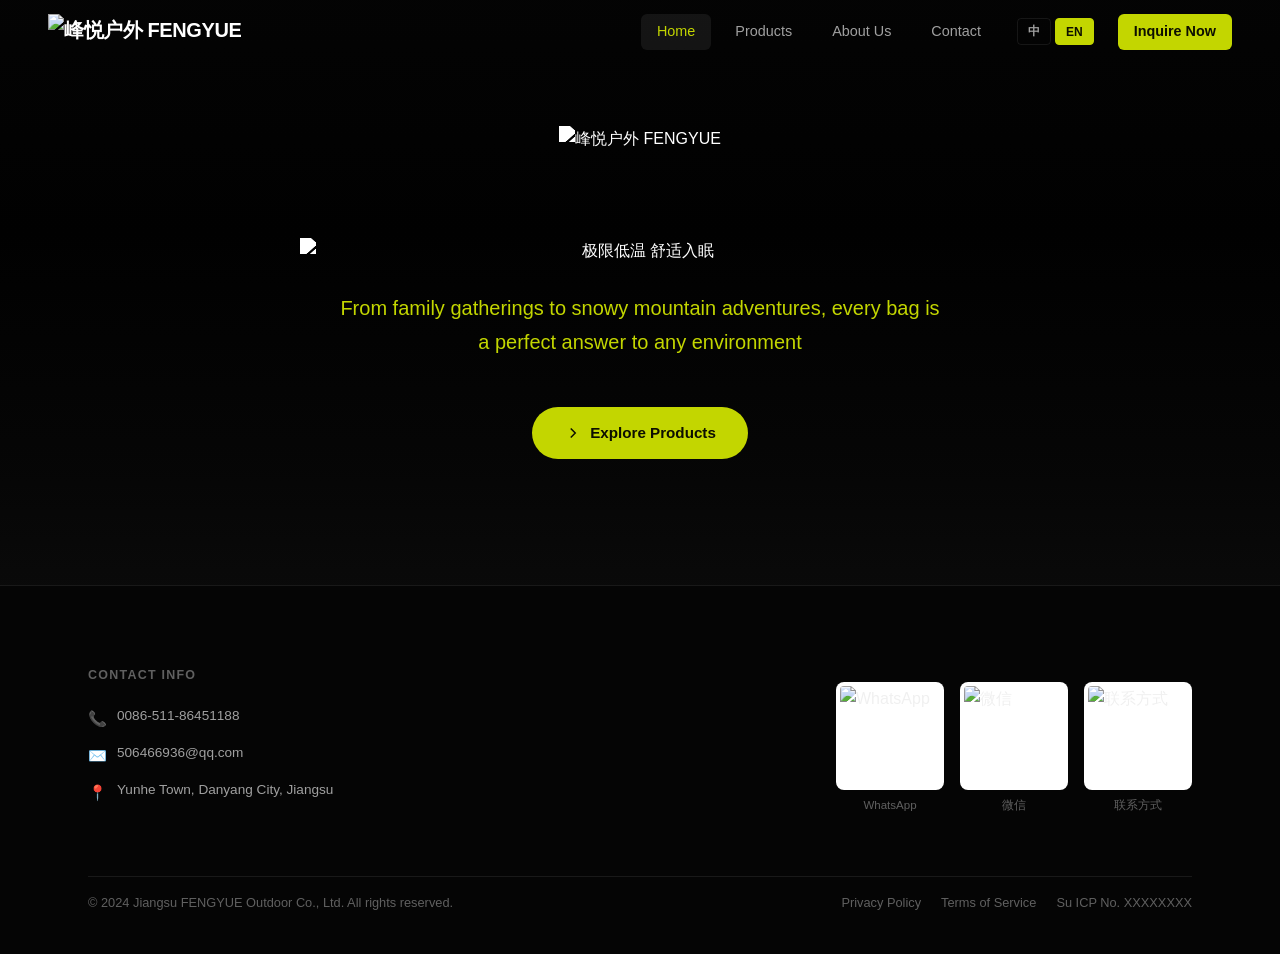
==== commit fb4694c8: "feat: 首页英雄区轮播替换为视频背景" ====
--- a/index.html
+++ b/index.html
@@ -41,17 +41,9 @@
 
   <!-- ── 英雄区 ── -->
   <section class="hero">
-    <div class="hero-slides" id="heroSlides">
-      <div class="hero-slide active" style="background-image: url('slides/slide-01.png')"></div>
-      <div class="hero-slide" style="background-image: url('slides/slide-02.png')"></div>
-      <div class="hero-slide" style="background-image: url('slides/slide-03.png')"></div>
-      <div class="hero-slide" style="background-image: url('slides/slide-04.png')"></div>
-      <div class="hero-slide" style="background-image: url('slides/slide-05.png')"></div>
-      <div class="hero-slide" style="background-image: url('slides/slide-06.png')"></div>
-      <div class="hero-slide" style="background-image: url('slides/slide-07.png')"></div>
-      <div class="hero-slide" style="background-image: url('slides/slide-08.png')"></div>
-      <div class="hero-slide" style="background-image: url('slides/slide-09.png')"></div>
-    </div>
+    <video class="hero-video" autoplay muted loop playsinline poster="slides/slide-01.png">
+      <source src="hero-video.mp4" type="video/mp4">
+    </video>
     <div class="hero-overlay"></div>
     <div class="hero-content fade-in">
       <div class="hero-eyebrow">
@@ -68,7 +60,6 @@
         </a>
       </div>
     </div>
-    <div class="hero-dots" id="heroDots"></div>
   </section>
 
   <!-- ── 页脚 ── -->
--- a/style.css
+++ b/style.css
@@ -61,7 +61,7 @@
   transition: background var(--transition), box-shadow var(--transition), backdrop-filter var(--transition);
 }
 .nav.scrolled {
-  background: rgba(10,10,10,.85);
+  background: rgba(10,10,10,.5);
   backdrop-filter: blur(20px) saturate(180%);
   -webkit-backdrop-filter: blur(20px) saturate(180%);
   box-shadow: 0 1px 0 var(--border);
@@ -351,10 +351,14 @@
   background: #000;
 }
 
-/* 轮播 */
-.hero-slides {
+/* 轮播 → 视频背景 */
+.hero-video {
   position: absolute;
-  top:0; left:0; right:0; bottom:0;
+  top: 50%; left: 50%;
+  transform: translate(-50%, -50%);
+  min-width: 100%; min-height: 100%;
+  width: auto; height: auto;
+  object-fit: cover;
   z-index: 0;
 }
 .hero-slide {
@@ -944,65 +948,24 @@
    关于页 · 英雄区
    ============================================================ */
 .page-hero {
-  min-height: 55vh;
+  min-height: 28vh;
   display: flex;
   align-items: flex-end;
-  padding-bottom: 80px;
+  padding-bottom: 48px;
   position: relative;
   overflow: hidden;
   background: #000;
 }
 
-/* ── 产品页背景图切换核心样式 ──
-
-   方案：双层叠加
-   - ::before = 始终可见，承载当前背景图（包含渐变遮罩）
-   - ::after  = 淡入层，切换时 opacity 从 0→1（0.8s 缓动）
-   
-   切换流程（由 JS 控制）：
-   1. 添加 hero-fading-out 类 → 旧 ::before 渐隐
-   2. 650ms 后移除旧类、添加新类 → 新 ::before 渐显
-*/
-
-.page-hero::before {
-  content: '';
+/* ── 产品页固定背景 ── */
+.page-hero-fixed {
+  background: url('series-imgs/羽绒_bg.jpg') center center / cover no-repeat;
+}
+
+/* ── 渐变遮罩层 ── */
+.page-hero-overlay {
   position: absolute;
-  top:0; left:0; right:0; bottom:0;
-  z-index: 0;
-  background: #000;
-  transition: opacity .6s ease;
-}
-
-/* ── 默认状态：无背景图，只有网格纹理 ── */
-.page-hero:not(.has-bg):not([class*="hero-bg-"])::before {
-  background-image:
-    linear-gradient(rgba(195,214,0,.03) 1px, transparent 1px),
-    linear-gradient(90deg, rgba(195,214,0,.03) 1px, transparent 1px),
-    radial-gradient(circle at 80% 80%, rgba(195,214,0,.06) 0%, transparent 50%);
-  background-size: 50px 50px, 50px 50px, 100% 100%;
-}
-
-/* ── 全部产品背景 ── */
-.page-hero.has-bg::before {
-  background: url('slides/slide-hero-all.jpg') center center / cover no-repeat;
-}
-
-/* ── 各系列背景 ── */
-.page-hero.hero-bg-envelope::before   { background: url('series-imgs/信封.png') center center / cover no-repeat; }
-.page-hero.hero-bg-hood::before       { background: url('series-imgs/戴帽.png') center center / cover no-repeat; }
-.page-hero.hero-bg-mummy::before      { background: url('series-imgs/妈咪.png') center center / cover no-repeat; }
-.page-hero.hero-bg-lightweight::before { background: url('series-imgs/轻盈.png') center center / cover no-repeat; }
-.page-hero.hero-bg-military::before   { background: url('series-imgs/行军.png') center center / cover no-repeat; }
-.page-hero.hero-bg-twoperson::before  { background: url('series-imgs/双人.png') center center / cover no-repeat; }
-.page-hero.hero-bg-down::before       { background: url('series-imgs/羽绒.png') center center / cover no-repeat; }
-.page-hero.hero-bg-kids::before       { background: url('series-imgs/儿童.png') center center / cover no-repeat; }
-.page-hero.hero-bg-special::before    { background: url('series-imgs/特殊.png') center center / cover no-repeat; }
-
-/* ── 渐变遮罩层（::after）始终在最上层 ── */
-.page-hero::after {
-  content: '';
-  position: absolute;
-  top:0; left:0; right:0; bottom:0;
+  top: 0; left: 0; right: 0; bottom: 0;
   z-index: 1;
   background: linear-gradient(to bottom,
     rgba(0,0,0,.35) 0%,
@@ -1012,16 +975,11 @@
   pointer-events: none;
 }
 
-/* ── 切换时旧图渐隐 ── */
-.page-hero.hero-fading-out::before {
-  opacity: 0;
-}
-
 /* ── 内容层 ── */
 .page-hero-content {
   position: relative;
   z-index: 2;
-  padding-top: calc(var(--nav-h) + 60px);
+  padding-top: calc(var(--nav-h) + 55px);
 }
 .page-hero-eyebrow {
   font-size: .75rem;
@@ -1059,6 +1017,8 @@
   color: var(--text2);
   max-width: 100%;
   line-height: 1.75;
+  margin-top: -20px;
+  margin-left: 5px;
 }
 
 /* ============================================================
@@ -1195,7 +1155,7 @@
   margin-bottom: 48px;
 }
 .filter-btn {
-  padding: 8px 20px;
+  padding: 8px 8px;
   border: 1px solid var(--border);
   background: transparent;
   color: var(--text2);
@@ -1204,6 +1164,8 @@
   border-radius: 999px;
   cursor: pointer;
   transition: all var(--transition);
+  width: 100px;
+  text-align: center;
 }
 .filter-btn:hover {
   border-color: var(--primary);
@@ -1217,7 +1179,7 @@
 
 .products-grid {
   display: grid;
-  grid-template-columns: repeat(4, 1fr);
+  grid-template-columns: repeat(3, 1fr);
   gap: 24px;
 }
 
@@ -1242,11 +1204,9 @@
   transform: scale(1);
 }
 .product-img {
-  aspect-ratio: 4/3;
-  display: flex;
-  align-items: center;
-  justify-content: center;
-  font-size: 3rem;
+  aspect-ratio: 1/1;
+  width: 100%;
+  object-fit: cover;
 }
 .product-body { padding: 24px; }
 .product-series {
@@ -1263,6 +1223,11 @@
   color: var(--white);
   margin-bottom: 8px;
 }
+.product-name .spec-label {
+  font-size: .72rem;
+  font-weight: 400;
+  color: var(--text3);
+}
 .product-desc-text {
   font-size: .82rem;
   color: var(--text2);
@@ -1271,13 +1236,14 @@
 }
 .product-specs {
   display: flex;
+  flex-wrap: wrap;
   gap: 12px;
-  padding: 12px 0;
+  padding: 12px 0 0;
   border-top: 1px solid var(--border);
-  border-bottom: 1px solid var(--border);
-  margin-bottom: 16px;
+  margin-bottom: 0;
 }
 .product-spec-item {
+  width: calc(33.333% - 8px);
   font-size: .72rem;
   color: var(--text3);
   display: flex;
@@ -1285,7 +1251,7 @@
   gap: 2px;
 }
 .product-spec-item strong {
-  font-size: .9rem;
+  font-size: .88rem;
   font-weight: 700;
   color: var(--text);
 }
@@ -1313,6 +1279,24 @@
   transition: gap var(--transition);
 }
 .product-link:hover { gap: 8px; }
+
+/* ── 产品卡片底部"查看更多" ── */
+.product-card-more {
+  margin-top: 37px;
+  padding-top: 12px;
+  border-top: 1px solid var(--border);
+  text-align: center;
+}
+.product-card-more a {
+  color: var(--primary);
+  font-size: .82rem;
+  font-weight: 500;
+  display: inline-flex;
+  align-items: center;
+  gap: 4px;
+  transition: gap var(--transition);
+}
+.product-card-more a:hover { gap: 8px; }
 
 /* ── 淡入动画 ── */
 .fade-in {
@@ -1619,9 +1603,10 @@
   .stat-num { font-size: 2.5rem; }
   .oem-visual { grid-template-columns: 1fr; }
   .certs-grid { grid-template-columns: 1fr; }
+  .about-cta { padding: 48px 24px; }
   .page-hero { min-height: 45vh; padding-bottom: 60px; }
   .filter-bar { gap: 6px; }
-  .filter-btn { padding: 6px 14px; font-size: .78rem; }
+  .filter-btn { padding: 6px 4px; font-size: .78rem; width: 90px; }
   .timeline-item { grid-template-columns: 1fr; }
   .timeline-item:nth-child(odd) .timeline-content,
   .timeline-item:nth-child(even) .timeline-content {
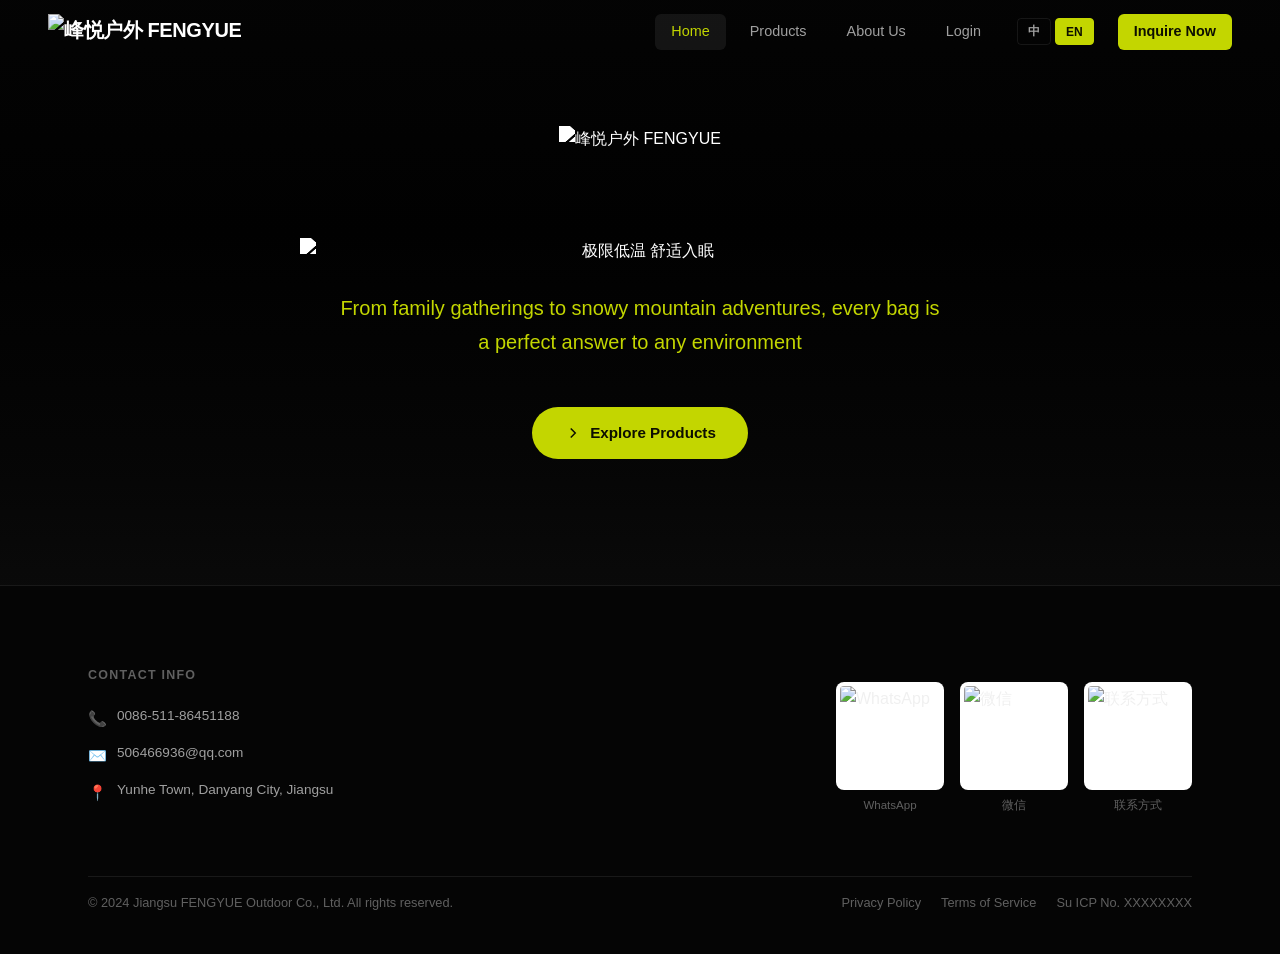
==== commit efdd1f67: "fix: 导航栏联系我们改为会员登录" ====
--- a/index.html
+++ b/index.html
@@ -17,7 +17,7 @@
       <a href="index.html" class="active" data-i18n="nav_home">首页</a>
       <a href="products.html" data-i18n="nav_products">产品中心</a>
       <a href="about.html" data-i18n="nav_about">关于我们</a>
-      <a href="contact.html" data-i18n="nav_contact">联系我们</a>
+      <a href="contact.html" data-i18n="nav_contact">会员登录</a>
       <div class="lang-switcher">
         <button class="lang-btn active" data-lang="zh" onclick="switchLang('zh')">中</button>
         <button class="lang-btn" data-lang="en" onclick="switchLang('en')">EN</button>
@@ -41,7 +41,7 @@
 
   <!-- ── 英雄区 ── -->
   <section class="hero">
-    <video class="hero-video" autoplay muted loop playsinline poster="slides/slide-01.png">
+    <video class="hero-video" autoplay muted loop playsinline>
       <source src="hero-video.mp4" type="video/mp4">
     </video>
     <div class="hero-overlay"></div>
--- a/style.css
+++ b/style.css
@@ -1529,6 +1529,71 @@
   font-size: .9rem;
   color: var(--text2);
 }
+
+/* ── 会员登录 ── */
+.login-wrap {
+  display: flex;
+  justify-content: center;
+  margin-top: 60px;
+}
+.login-card {
+  background: var(--bg-card);
+  border: 1px solid var(--border);
+  border-radius: 16px;
+  padding: 48px 40px;
+  width: 100%;
+  max-width: 440px;
+}
+.login-header {
+  text-align: center;
+  margin-bottom: 32px;
+}
+.login-icon {
+  font-size: 2.4rem;
+  margin-bottom: 12px;
+}
+.login-header h2 {
+  font-size: 1.5rem;
+  color: var(--text1);
+  margin-bottom: 6px;
+}
+.login-header p {
+  font-size: .85rem;
+  color: var(--text2);
+}
+.login-options {
+  display: flex;
+  justify-content: space-between;
+  align-items: center;
+  margin-bottom: 24px;
+}
+.login-remember {
+  display: flex;
+  align-items: center;
+  gap: 6px;
+  font-size: .82rem;
+  color: var(--text2);
+  cursor: pointer;
+}
+.login-remember input { accent-color: var(--primary); }
+.login-forget {
+  font-size: .82rem;
+  color: var(--primary);
+  text-decoration: none;
+}
+.login-forget:hover { text-decoration: underline; }
+.login-footer {
+  text-align: center;
+  margin-top: 20px;
+  font-size: .85rem;
+  color: var(--text2);
+}
+.login-footer a {
+  color: var(--primary);
+  text-decoration: none;
+  margin-left: 4px;
+}
+.login-footer a:hover { text-decoration: underline; }
 
 /* ── FAQ ── */
 .faq-list {
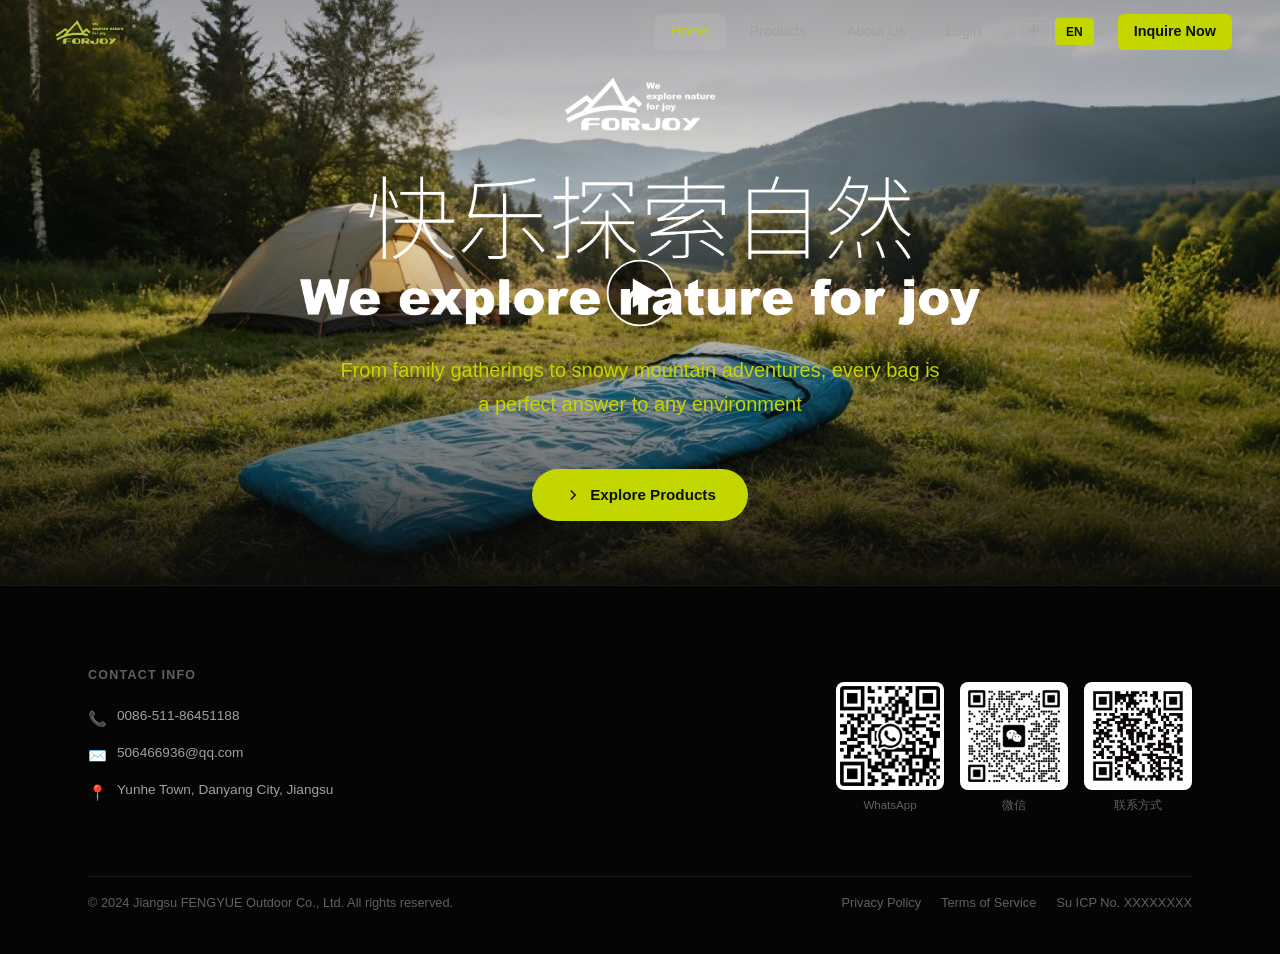
==== commit d86fccfe: "fix: 网站加载优化 - 视频改为点击播放+图片懒加载" ====
--- a/index.html
+++ b/index.html
@@ -41,9 +41,15 @@
 
   <!-- ── 英雄区 ── -->
   <section class="hero">
-    <video class="hero-video" autoplay muted loop playsinline>
+    <video class="hero-video" muted loop playsinline preload="none" poster="hero-imgs/cover.jpg">
       <source src="hero-video.mp4" type="video/mp4">
     </video>
+    <div class="hero-play-btn" id="heroPlayBtn" onclick="playHeroVideo()">
+      <svg viewBox="0 0 80 80" fill="none">
+        <circle cx="40" cy="40" r="36" fill="rgba(0,0,0,0.6)" stroke="white" stroke-width="2"/>
+        <polygon points="32,24 32,56 60,40" fill="white"/>
+      </svg>
+    </div>
     <div class="hero-overlay"></div>
     <div class="hero-content fade-in">
       <div class="hero-eyebrow">
@@ -85,15 +91,15 @@
         <div class="footer-brand">
           <div class="footer-qr">
             <div class="footer-qr-item">
-              <img src="contacts/whatsapp.png" alt="WhatsApp">
+              <img src="contacts/whatsapp.png" alt="WhatsApp" loading="lazy">
               <span>WhatsApp</span>
             </div>
             <div class="footer-qr-item">
-              <img src="contacts/wechat.png" alt="微信">
+              <img src="contacts/wechat.png" alt="微信" loading="lazy">
               <span>微信</span>
             </div>
             <div class="footer-qr-item">
-              <img src="contacts/contact.png" alt="联系方式">
+              <img src="contacts/contact.png" alt="联系方式" loading="lazy">
               <span>联系方式</span>
             </div>
           </div>
@@ -113,5 +119,19 @@
 
   <script src="i18n.js"></script>
   <script src="main.js"></script>
+  <script>
+    function playHeroVideo() {
+      const v = document.querySelector('.hero-video');
+      if (v) v.play();
+    }
+    document.addEventListener('DOMContentLoaded', function() {
+      const v = document.querySelector('.hero-video');
+      const btn = document.getElementById('heroPlayBtn');
+      if (!v || !btn) return;
+      v.addEventListener('play', function() { btn.classList.add('hidden'); });
+      v.addEventListener('pause', function() { btn.classList.remove('hidden'); });
+      v.addEventListener('ended', function() { btn.classList.remove('hidden'); });
+    });
+  </script>
 </body>
 </html>
--- a/style.css
+++ b/style.css
@@ -393,6 +393,20 @@
   display: flex;
   gap: 8px;
 }
+/* 播放按钮 */
+.hero-play-btn {
+  position: absolute;
+  top: 50%; left: 50%;
+  transform: translate(-50%, -50%);
+  z-index: 4;
+  width: 72px; height: 72px;
+  cursor: pointer;
+  transition: opacity .35s, transform .35s;
+  filter: drop-shadow(0 4px 24px rgba(0,0,0,.6));
+}
+.hero-play-btn:hover { transform: translate(-50%, -50%) scale(1.08); }
+.hero-play-btn svg { width: 100%; height: 100%; }
+.hero-play-btn.hidden { opacity: 0; pointer-events: none; }
 .hero-dot {
   width: 8px;
   height: 8px;
@@ -959,7 +973,7 @@
 
 /* ── 产品页固定背景 ── */
 .page-hero-fixed {
-  background: url('series-imgs/羽绒_bg.jpg') center center / cover no-repeat;
+  background: url('hero-imgs/all-products.jpg') center center / cover no-repeat;
 }
 
 /* ── 渐变遮罩层 ── */
@@ -980,6 +994,7 @@
   position: relative;
   z-index: 2;
   padding-top: calc(var(--nav-h) + 55px);
+  text-align: left;
 }
 .page-hero-eyebrow {
   font-size: .75rem;
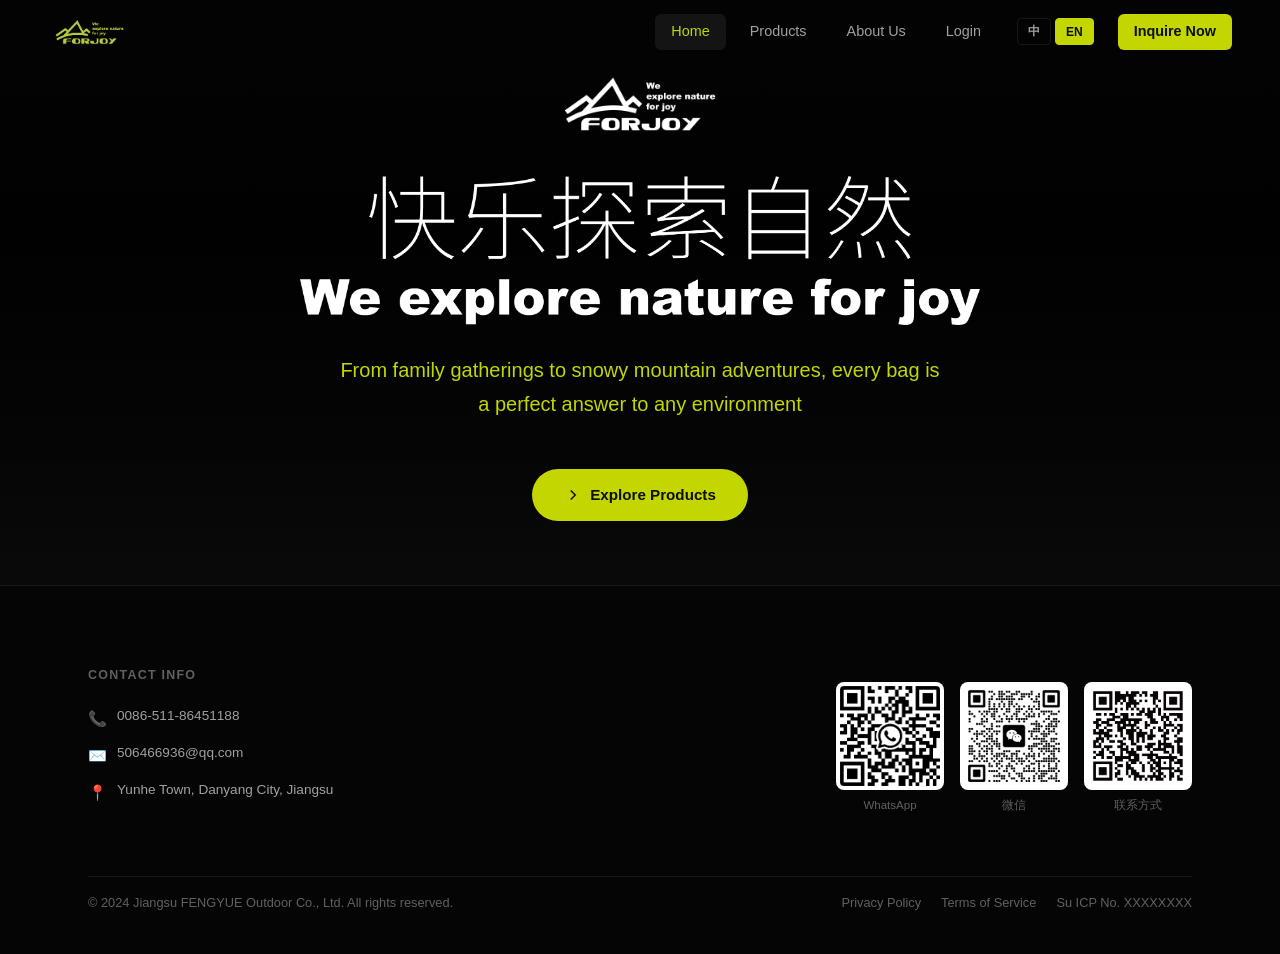
==== commit 8828b400: "Revert "fix: 网站加载优化 - 视频改为点击播放+图片懒加载" This reverts commit d86fccfee06edc4dd013f66b6c97746102168cfc." ====
--- a/index.html
+++ b/index.html
@@ -41,15 +41,9 @@
 
   <!-- ── 英雄区 ── -->
   <section class="hero">
-    <video class="hero-video" muted loop playsinline preload="none" poster="hero-imgs/cover.jpg">
+    <video class="hero-video" autoplay muted loop playsinline>
       <source src="hero-video.mp4" type="video/mp4">
     </video>
-    <div class="hero-play-btn" id="heroPlayBtn" onclick="playHeroVideo()">
-      <svg viewBox="0 0 80 80" fill="none">
-        <circle cx="40" cy="40" r="36" fill="rgba(0,0,0,0.6)" stroke="white" stroke-width="2"/>
-        <polygon points="32,24 32,56 60,40" fill="white"/>
-      </svg>
-    </div>
     <div class="hero-overlay"></div>
     <div class="hero-content fade-in">
       <div class="hero-eyebrow">
@@ -91,15 +85,15 @@
         <div class="footer-brand">
           <div class="footer-qr">
             <div class="footer-qr-item">
-              <img src="contacts/whatsapp.png" alt="WhatsApp" loading="lazy">
+              <img src="contacts/whatsapp.png" alt="WhatsApp">
               <span>WhatsApp</span>
             </div>
             <div class="footer-qr-item">
-              <img src="contacts/wechat.png" alt="微信" loading="lazy">
+              <img src="contacts/wechat.png" alt="微信">
               <span>微信</span>
             </div>
             <div class="footer-qr-item">
-              <img src="contacts/contact.png" alt="联系方式" loading="lazy">
+              <img src="contacts/contact.png" alt="联系方式">
               <span>联系方式</span>
             </div>
           </div>
@@ -119,19 +113,5 @@
 
   <script src="i18n.js"></script>
   <script src="main.js"></script>
-  <script>
-    function playHeroVideo() {
-      const v = document.querySelector('.hero-video');
-      if (v) v.play();
-    }
-    document.addEventListener('DOMContentLoaded', function() {
-      const v = document.querySelector('.hero-video');
-      const btn = document.getElementById('heroPlayBtn');
-      if (!v || !btn) return;
-      v.addEventListener('play', function() { btn.classList.add('hidden'); });
-      v.addEventListener('pause', function() { btn.classList.remove('hidden'); });
-      v.addEventListener('ended', function() { btn.classList.remove('hidden'); });
-    });
-  </script>
 </body>
 </html>
--- a/style.css
+++ b/style.css
@@ -393,20 +393,6 @@
   display: flex;
   gap: 8px;
 }
-/* 播放按钮 */
-.hero-play-btn {
-  position: absolute;
-  top: 50%; left: 50%;
-  transform: translate(-50%, -50%);
-  z-index: 4;
-  width: 72px; height: 72px;
-  cursor: pointer;
-  transition: opacity .35s, transform .35s;
-  filter: drop-shadow(0 4px 24px rgba(0,0,0,.6));
-}
-.hero-play-btn:hover { transform: translate(-50%, -50%) scale(1.08); }
-.hero-play-btn svg { width: 100%; height: 100%; }
-.hero-play-btn.hidden { opacity: 0; pointer-events: none; }
 .hero-dot {
   width: 8px;
   height: 8px;
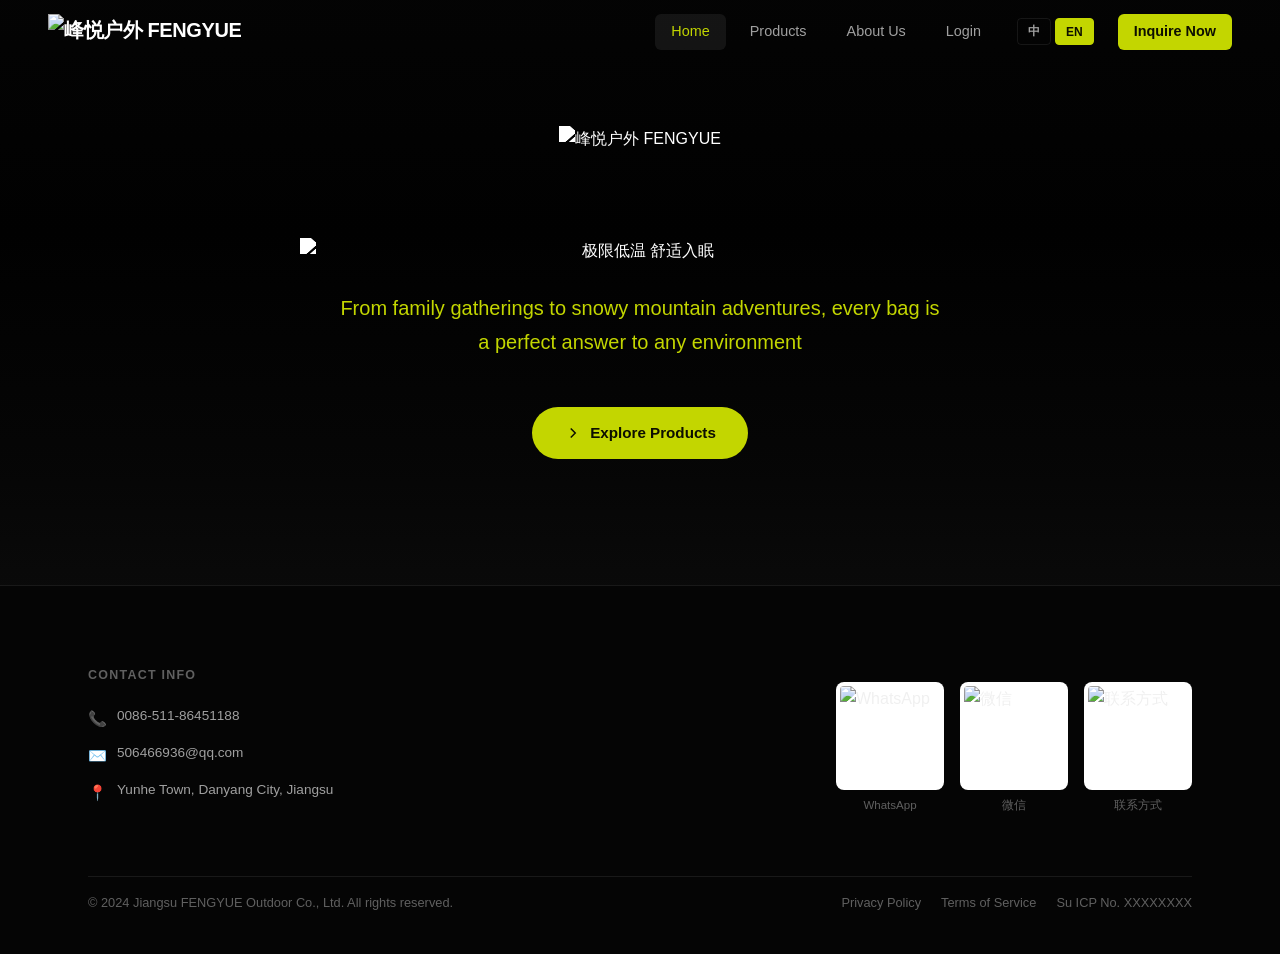
==== commit 1d243fcb: "perf: 全部图片迁移到腾讯云COS CDN (180+处引用替换)" ====
--- a/index.html
+++ b/index.html
@@ -11,7 +11,7 @@
   <!-- ── 导航 ── -->
   <nav class="nav" id="nav">
     <a href="index.html" class="nav-logo">
-      <img src="logo-small.png" alt="峰悦户外 FENGYUE" class="nav-logo-img">
+      <img src="https://fengyue-assets-1410441639.cos.ap-hongkong.myqcloud.com/logo-small.png" alt="峰悦户外 FENGYUE" class="nav-logo-img">
     </a>
     <div class="nav-links">
       <a href="index.html" class="active" data-i18n="nav_home">首页</a>
@@ -42,14 +42,14 @@
   <!-- ── 英雄区 ── -->
   <section class="hero">
     <video class="hero-video" autoplay muted loop playsinline>
-      <source src="hero-video.mp4" type="video/mp4">
+      <source src="https://fengyue-assets-1410441639.cos.ap-hongkong.myqcloud.com/hero-video.mp4" type="video/mp4">
     </video>
     <div class="hero-overlay"></div>
     <div class="hero-content fade-in">
       <div class="hero-eyebrow">
-        <img src="logo-small.png" alt="峰悦户外 FENGYUE" class="hero-logo-img">
+        <img src="https://fengyue-assets-1410441639.cos.ap-hongkong.myqcloud.com/logo-small.png" alt="峰悦户外 FENGYUE" class="hero-logo-img">
       </div>
-      <img src="slogan.png" alt="极限低温 舒适入眠" class="hero-slogan-img">
+      <img src="https://fengyue-assets-1410441639.cos.ap-hongkong.myqcloud.com/slogan.png" alt="极限低温 舒适入眠" class="hero-slogan-img">
       <p class="hero-subtitle text-center hero-subtitle-green" data-i18n="hero_subtitle">
         从家庭聚会到雪山冒险，每一款睡袋都是对环境的完美诠释
       </p>
@@ -85,15 +85,15 @@
         <div class="footer-brand">
           <div class="footer-qr">
             <div class="footer-qr-item">
-              <img src="contacts/whatsapp.png" alt="WhatsApp">
+              <img src="https://fengyue-assets-1410441639.cos.ap-hongkong.myqcloud.com/contacts/whatsapp.png" alt="WhatsApp">
               <span>WhatsApp</span>
             </div>
             <div class="footer-qr-item">
-              <img src="contacts/wechat.png" alt="微信">
+              <img src="https://fengyue-assets-1410441639.cos.ap-hongkong.myqcloud.com/contacts/wechat.png" alt="微信">
               <span>微信</span>
             </div>
             <div class="footer-qr-item">
-              <img src="contacts/contact.png" alt="联系方式">
+              <img src="https://fengyue-assets-1410441639.cos.ap-hongkong.myqcloud.com/contacts/contact.png" alt="联系方式">
               <span>联系方式</span>
             </div>
           </div>
--- a/style.css
+++ b/style.css
@@ -959,7 +959,7 @@
 
 /* ── 产品页固定背景 ── */
 .page-hero-fixed {
-  background: url('hero-imgs/all-products.jpg') center center / cover no-repeat;
+  background: url('https://fengyue-assets-1410441639.cos.ap-hongkong.myqcloud.com/hero-imgs/all-products.jpg') center center / cover no-repeat;
 }
 
 /* ── 渐变遮罩层 ── */
